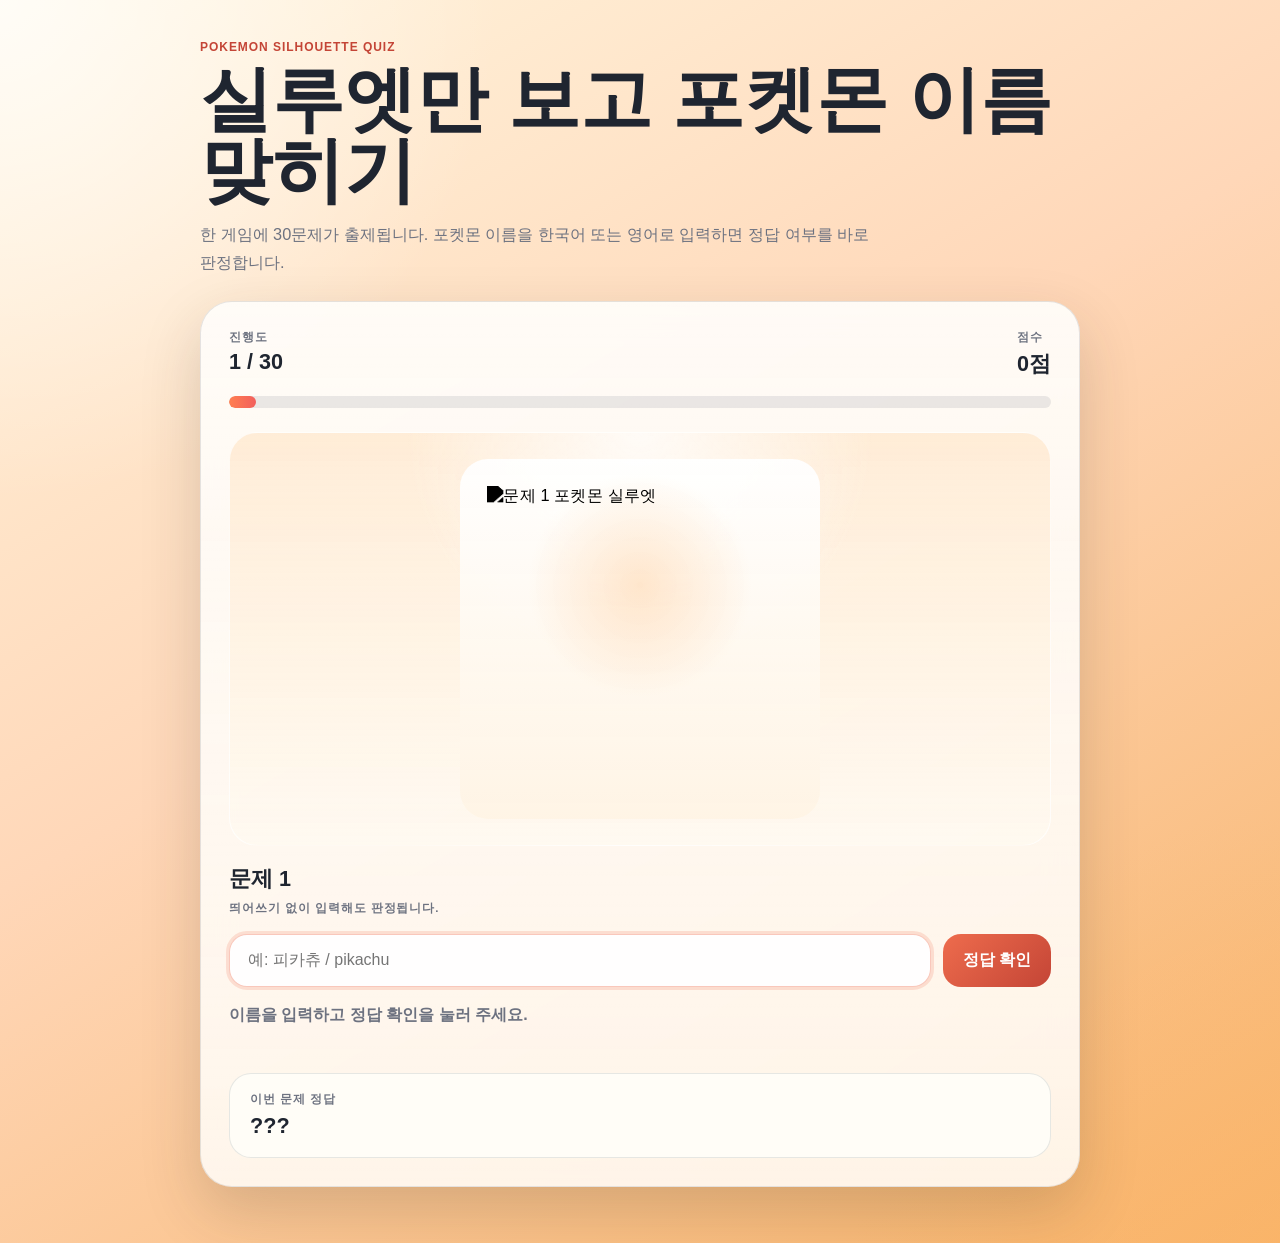
==== projects/pokemon-silhouette-quiz/index.html @ 79f0adb5 "포켓몬 맞추기 사이트와 포켓몬 도갑번호 작성시 포켓몬 알려주기 구현" ====
<!DOCTYPE html>
<html lang="ko">
<head>
  <meta charset="UTF-8" />
  <meta name="viewport" content="width=device-width, initial-scale=1.0" />
  <title>포켓몬 실루엣 퀴즈</title>
  <link rel="preconnect" href="https://raw.githubusercontent.com" />
  <link rel="stylesheet" href="style.css" />
</head>
<body>
  <main class="app">
    <section class="hero">
      <p class="eyebrow">POKEMON SILHOUETTE QUIZ</p>
      <h1>실루엣만 보고 포켓몬 이름 맞히기</h1>
      <p class="intro">
        한 게임에 30문제가 출제됩니다. 포켓몬 이름을 한국어 또는 영어로 입력하면 정답 여부를 바로 판정합니다.
      </p>
    </section>

    <section class="quiz-card" aria-live="polite">
      <div class="quiz-top">
        <div>
          <p class="label">진행도</p>
          <p id="progressText" class="value">1 / 30</p>
        </div>
        <div>
          <p class="label">점수</p>
          <p id="scoreText" class="value">0점</p>
        </div>
      </div>

      <div class="progress-track" aria-hidden="true">
        <div id="progressBar" class="progress-bar"></div>
      </div>

      <div class="silhouette-stage">
        <div class="image-shell">
          <img id="pokemonImage" class="pokemon-image is-silhouette" alt="포켓몬 실루엣" />
        </div>
      </div>

      <div class="question-meta">
        <p id="questionLabel" class="question-label">문제 1</p>
        <p class="hint">띄어쓰기 없이 입력해도 판정됩니다.</p>
      </div>

      <form id="answerForm" class="answer-form">
        <label class="sr-only" for="answerInput">포켓몬 이름 입력</label>
        <input
          id="answerInput"
          name="answer"
          type="text"
          autocomplete="off"
          placeholder="예: 피카츄 / pikachu"
          required
        />
        <button id="submitButton" type="submit">정답 확인</button>
      </form>

      <p id="feedbackMessage" class="feedback neutral">이름을 입력하고 정답 확인을 눌러 주세요.</p>

      <div class="answer-actions">
        <button id="nextButton" class="secondary-button is-hidden" type="button">다음 문제</button>
        <button id="restartButton" class="secondary-button is-hidden" type="button">다시 하기</button>
      </div>

      <section class="result-panel">
        <p class="label">이번 문제 정답</p>
        <p id="answerReveal" class="answer-reveal">???</p>
      </section>
    </section>
  </main>

  <script src="script.js"></script>
</body>
</html>
---- projects/pokemon-silhouette-quiz/style.css ----
:root {
  --bg: #f6efe2;
  --panel: rgba(255, 249, 240, 0.88);
  --panel-strong: #fffdf7;
  --ink: #1f2530;
  --muted: #6d7280;
  --line: rgba(44, 52, 66, 0.12);
  --accent: #ee6c4d;
  --accent-deep: #c44536;
  --accent-soft: rgba(238, 108, 77, 0.18);
  --correct: #2f855a;
  --wrong: #c53030;
  --shadow: 0 24px 60px rgba(51, 44, 34, 0.18);
}

* {
  box-sizing: border-box;
}

body {
  margin: 0;
  min-height: 100vh;
  font-family: "Pretendard", "Apple SD Gothic Neo", sans-serif;
  color: var(--ink);
  background:
    radial-gradient(circle at top left, rgba(255, 255, 255, 0.75), transparent 28%),
    radial-gradient(circle at bottom right, rgba(255, 184, 108, 0.35), transparent 24%),
    linear-gradient(150deg, #fff6df 0%, #ffd7b8 45%, #f7b267 100%);
}

.app {
  width: min(100%, 920px);
  margin: 0 auto;
  padding: 40px 20px 56px;
}

.hero {
  margin-bottom: 24px;
}

.eyebrow,
.label,
.hint {
  letter-spacing: 0.08em;
  text-transform: uppercase;
}

.eyebrow {
  margin: 0 0 10px;
  font-size: 12px;
  font-weight: 800;
  color: var(--accent-deep);
}

h1 {
  margin: 0;
  font-size: clamp(2.3rem, 6vw, 4.5rem);
  line-height: 0.98;
}

.intro {
  max-width: 680px;
  margin: 16px 0 0;
  font-size: 1.02rem;
  line-height: 1.7;
  color: var(--muted);
}

.quiz-card {
  padding: 28px;
  border: 1px solid var(--line);
  border-radius: 32px;
  background:
    linear-gradient(180deg, rgba(255, 255, 255, 0.56), rgba(255, 255, 255, 0.22)),
    var(--panel);
  box-shadow: var(--shadow);
  backdrop-filter: blur(16px);
}

.quiz-top {
  display: flex;
  justify-content: space-between;
  gap: 16px;
}

.label {
  margin: 0 0 4px;
  font-size: 0.72rem;
  font-weight: 800;
  color: var(--muted);
}

.value {
  margin: 0;
  font-size: 1.35rem;
  font-weight: 800;
}

.progress-track {
  width: 100%;
  height: 12px;
  margin-top: 18px;
  overflow: hidden;
  border-radius: 999px;
  background: rgba(80, 90, 108, 0.12);
}

.progress-bar {
  width: 3.333%;
  height: 100%;
  border-radius: inherit;
  background: linear-gradient(90deg, #ff7f51, #f25f5c);
  transition: width 0.25s ease;
}

.silhouette-stage {
  display: grid;
  place-items: center;
  margin-top: 24px;
  padding: 26px;
  border-radius: 28px;
  background:
    radial-gradient(circle at top, rgba(255, 255, 255, 0.8), transparent 40%),
    linear-gradient(180deg, rgba(255, 236, 214, 0.96), rgba(255, 250, 241, 0.7));
  border: 1px solid rgba(255, 255, 255, 0.7);
}

.image-shell {
  width: min(100%, 360px);
  aspect-ratio: 1;
  display: grid;
  place-items: center;
  border-radius: 28px;
  background:
    radial-gradient(circle at 50% 35%, rgba(255, 173, 96, 0.28), transparent 38%),
    linear-gradient(180deg, rgba(255, 255, 255, 0.92), rgba(255, 244, 228, 0.88));
}

.pokemon-image {
  width: min(88%, 300px);
  height: min(88%, 300px);
  object-fit: contain;
  user-select: none;
  transition: filter 0.25s ease, transform 0.25s ease, opacity 0.25s ease;
}

.pokemon-image.is-silhouette {
  filter: brightness(0) saturate(0);
  transform: scale(1.02);
}

.question-meta {
  margin-top: 18px;
}

.question-label {
  margin: 0 0 8px;
  font-size: 1.35rem;
  font-weight: 800;
}

.hint {
  margin: 0;
  font-size: 0.72rem;
  font-weight: 700;
  color: var(--muted);
}

.answer-form {
  display: grid;
  grid-template-columns: minmax(0, 1fr) auto;
  gap: 12px;
  margin-top: 18px;
}

input,
button {
  font: inherit;
  border-radius: 18px;
}

input {
  width: 100%;
  padding: 16px 18px;
  border: 1px solid var(--line);
  background: rgba(255, 255, 255, 0.92);
}

input:focus {
  outline: 3px solid var(--accent-soft);
  border-color: rgba(238, 108, 77, 0.38);
}

button {
  border: none;
  padding: 16px 20px;
  font-weight: 800;
  color: white;
  background: linear-gradient(135deg, var(--accent), var(--accent-deep));
  cursor: pointer;
}

button:hover {
  transform: translateY(-1px);
}

button:disabled {
  cursor: not-allowed;
  opacity: 0.65;
  transform: none;
}

.feedback {
  min-height: 28px;
  margin: 18px 0 0;
  font-size: 1rem;
  font-weight: 700;
}

.feedback.neutral {
  color: var(--muted);
}

.feedback.correct {
  color: var(--correct);
}

.feedback.wrong {
  color: var(--wrong);
}

.answer-actions {
  display: flex;
  gap: 12px;
  margin-top: 18px;
}

.secondary-button {
  background: linear-gradient(135deg, #354f52, #2f3e46);
}

.result-panel {
  margin-top: 22px;
  padding: 18px 20px;
  border-radius: 22px;
  background: var(--panel-strong);
  border: 1px solid rgba(53, 79, 82, 0.12);
}

.answer-reveal {
  margin: 6px 0 0;
  font-size: 1.35rem;
  font-weight: 800;
}

.is-hidden {
  display: none;
}

.sr-only {
  position: absolute;
  width: 1px;
  height: 1px;
  padding: 0;
  margin: -1px;
  overflow: hidden;
  clip: rect(0, 0, 0, 0);
  white-space: nowrap;
  border: 0;
}

@media (max-width: 700px) {
  .app {
    padding-inline: 14px;
  }

  .quiz-card {
    padding: 22px 18px;
  }

  .answer-form {
    grid-template-columns: 1fr;
  }

  .answer-actions {
    flex-direction: column;
  }

  .secondary-button,
  #submitButton {
    width: 100%;
  }
}
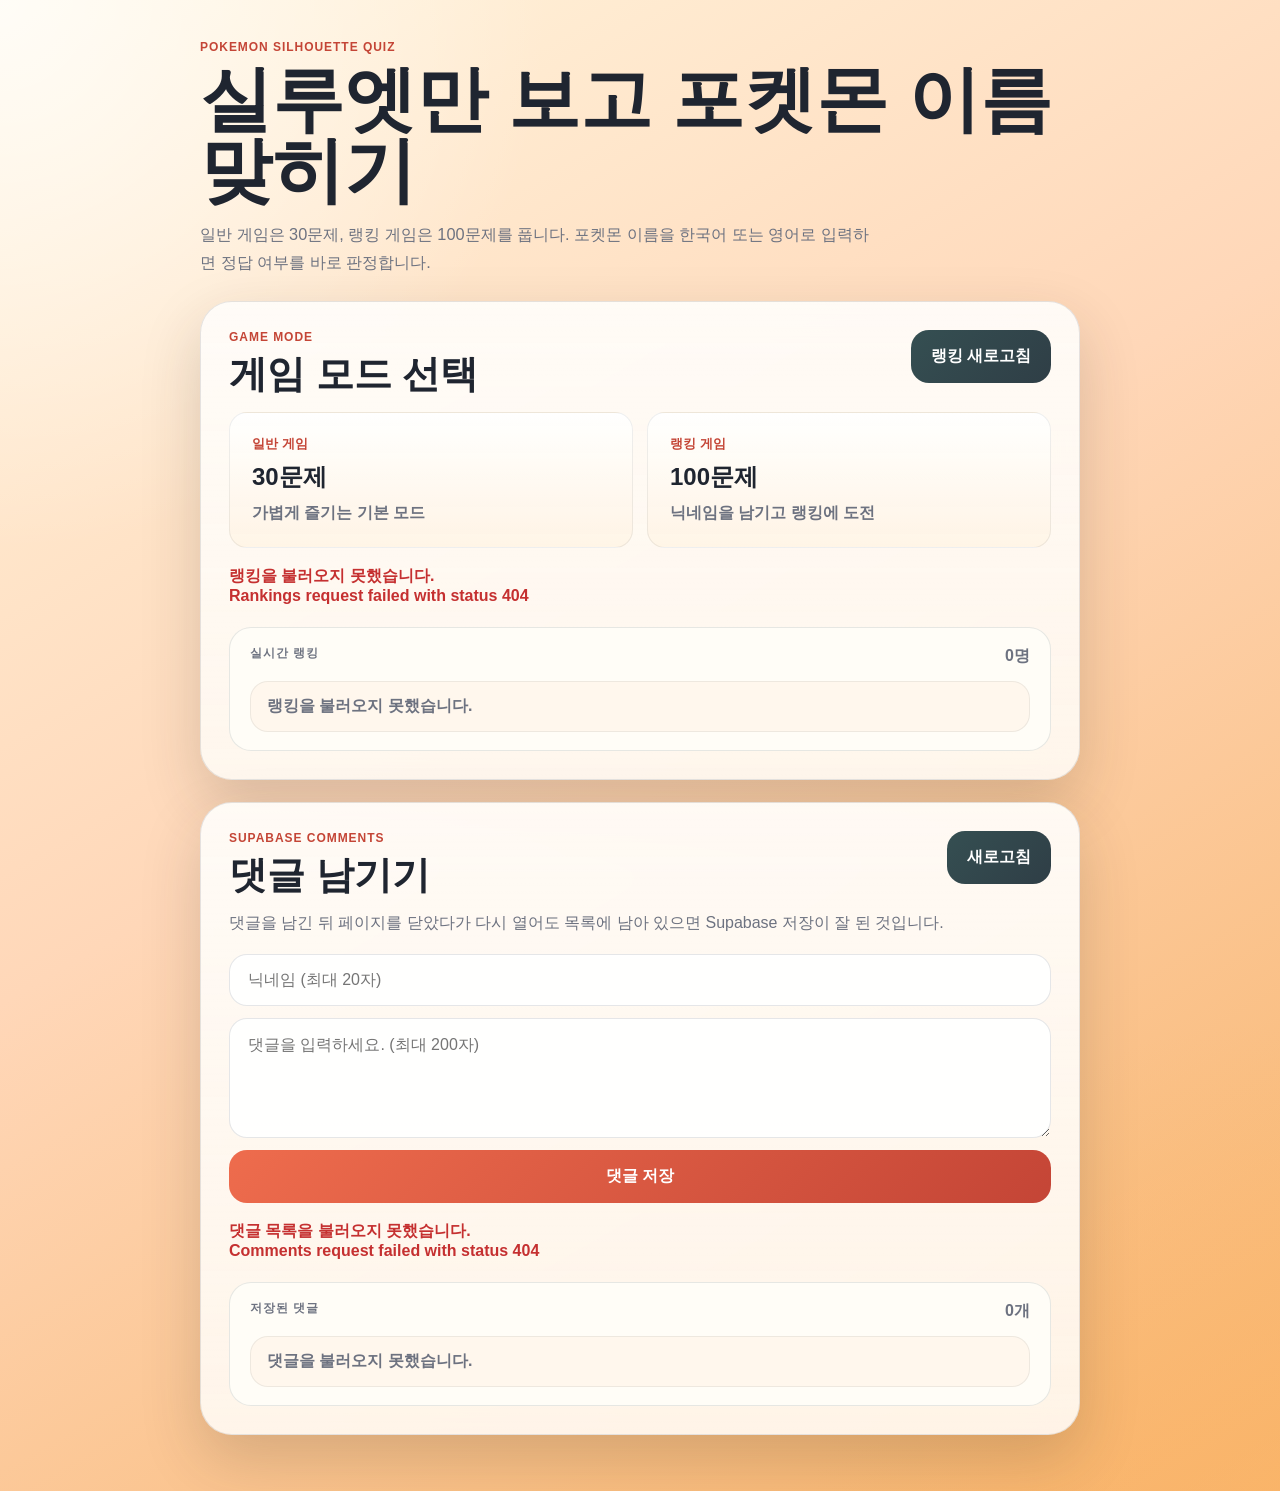
==== commit 42d6fcbc: "week5" ====
--- a/projects/pokemon-silhouette-quiz/index.html
+++ b/projects/pokemon-silhouette-quiz/index.html
@@ -13,60 +13,170 @@
       <p class="eyebrow">POKEMON SILHOUETTE QUIZ</p>
       <h1>실루엣만 보고 포켓몬 이름 맞히기</h1>
       <p class="intro">
-        한 게임에 30문제가 출제됩니다. 포켓몬 이름을 한국어 또는 영어로 입력하면 정답 여부를 바로 판정합니다.
+        일반 게임은 30문제, 랭킹 게임은 100문제를 풉니다.
+        포켓몬 이름을 한국어 또는 영어로 입력하면 정답 여부를 바로 판정합니다.
       </p>
     </section>
 
     <section class="quiz-card" aria-live="polite">
-      <div class="quiz-top">
+      <section id="startPanel" class="start-panel">
+        <div class="start-panel-head">
+          <div>
+            <p class="eyebrow">GAME MODE</p>
+            <h2 class="start-title">게임 모드 선택</h2>
+          </div>
+          <button id="refreshRankingsButton" class="secondary-button start-refresh-button" type="button">랭킹 새로고침</button>
+        </div>
+
+        <div class="mode-grid">
+          <button id="normalModeButton" class="mode-card" type="button">
+            <span class="mode-badge">일반 게임</span>
+            <strong>30문제</strong>
+            <span>가볍게 즐기는 기본 모드</span>
+          </button>
+          <button id="rankingModeButton" class="mode-card" type="button">
+            <span class="mode-badge">랭킹 게임</span>
+            <strong>100문제</strong>
+            <span>닉네임을 남기고 랭킹에 도전</span>
+          </button>
+        </div>
+
+        <form id="rankingEntryForm" class="ranking-entry-form is-hidden">
+          <label class="sr-only" for="rankingNicknameInput">랭킹 닉네임</label>
+          <input
+            id="rankingNicknameInput"
+            name="rankingNickname"
+            type="text"
+            maxlength="20"
+            autocomplete="nickname"
+            placeholder="랭킹 닉네임 입력 (최대 20자)"
+          />
+          <button id="rankingStartButton" type="submit">랭킹 게임 시작</button>
+        </form>
+
+        <p id="startFeedbackMessage" class="feedback neutral">
+          원하는 모드를 선택해 게임을 시작하세요.
+        </p>
+
+        <section class="ranking-panel">
+          <div class="ranking-panel-top">
+            <p class="label">실시간 랭킹</p>
+            <p id="rankingCountText" class="ranking-count">0명</p>
+          </div>
+          <ol id="rankingList" class="ranking-list">
+            <li class="ranking-empty">랭킹을 불러오는 중입니다.</li>
+          </ol>
+        </section>
+      </section>
+
+      <section id="gamePanel" class="game-panel is-hidden">
+        <div class="quiz-top">
+          <div>
+            <p class="label">진행도</p>
+            <p id="progressText" class="value">1 / 30</p>
+          </div>
+          <div>
+            <p class="label">점수</p>
+            <p id="scoreText" class="value">0점</p>
+          </div>
+          <div>
+            <p class="label">모드</p>
+            <p id="modeText" class="value mode-text">일반 게임</p>
+          </div>
+        </div>
+
+        <div class="progress-track" aria-hidden="true">
+          <div id="progressBar" class="progress-bar"></div>
+        </div>
+
+        <div class="silhouette-stage">
+          <div class="image-shell">
+            <img id="pokemonImage" class="pokemon-image is-silhouette" alt="포켓몬 실루엣" />
+          </div>
+        </div>
+
+        <div class="question-meta">
+          <p id="questionLabel" class="question-label">문제 1</p>
+          <p id="modeHintText" class="hint">띄어쓰기 없이 입력해도 판정됩니다.</p>
+        </div>
+
+        <form id="answerForm" class="answer-form">
+          <label class="sr-only" for="answerInput">포켓몬 이름 입력</label>
+          <input
+            id="answerInput"
+            name="answer"
+            type="text"
+            autocomplete="off"
+            placeholder="예: 피카츄 / pikachu"
+            required
+          />
+          <button id="submitButton" type="submit">정답 확인</button>
+        </form>
+
+        <p id="feedbackMessage" class="feedback neutral">
+          이름을 입력하고 정답 확인을 눌러 주세요.
+        </p>
+
+        <div class="answer-actions">
+          <button id="nextButton" class="secondary-button is-hidden" type="button">다음 문제</button>
+          <button id="restartButton" class="secondary-button is-hidden" type="button">처음으로</button>
+        </div>
+
+        <section class="result-panel">
+          <p class="label">이번 문제 정답</p>
+          <p id="answerReveal" class="answer-reveal">???</p>
+        </section>
+      </section>
+    </section>
+
+    <section class="comment-card" aria-labelledby="commentTitle">
+      <div class="comment-head">
         <div>
-          <p class="label">진행도</p>
-          <p id="progressText" class="value">1 / 30</p>
+          <p class="eyebrow">SUPABASE COMMENTS</p>
+          <h2 id="commentTitle" class="comment-title">댓글 남기기</h2>
         </div>
-        <div>
-          <p class="label">점수</p>
-          <p id="scoreText" class="value">0점</p>
-        </div>
+        <button id="refreshCommentsButton" class="secondary-button comment-refresh-button" type="button">새로고침</button>
       </div>
 
-      <div class="progress-track" aria-hidden="true">
-        <div id="progressBar" class="progress-bar"></div>
-      </div>
+      <p class="comment-intro">
+        댓글을 남긴 뒤 페이지를 닫았다가 다시 열어도 목록에 남아 있으면 Supabase 저장이 잘 된 것입니다.
+      </p>
 
-      <div class="silhouette-stage">
-        <div class="image-shell">
-          <img id="pokemonImage" class="pokemon-image is-silhouette" alt="포켓몬 실루엣" />
-        </div>
-      </div>
-
-      <div class="question-meta">
-        <p id="questionLabel" class="question-label">문제 1</p>
-        <p class="hint">띄어쓰기 없이 입력해도 판정됩니다.</p>
-      </div>
-
-      <form id="answerForm" class="answer-form">
-        <label class="sr-only" for="answerInput">포켓몬 이름 입력</label>
+      <form id="commentForm" class="comment-form">
+        <label class="sr-only" for="nicknameInput">닉네임</label>
         <input
-          id="answerInput"
-          name="answer"
+          id="nicknameInput"
+          name="nickname"
           type="text"
-          autocomplete="off"
-          placeholder="예: 피카츄 / pikachu"
+          maxlength="20"
+          autocomplete="nickname"
+          placeholder="닉네임 (최대 20자)"
           required
         />
-        <button id="submitButton" type="submit">정답 확인</button>
+        <label class="sr-only" for="commentInput">댓글</label>
+        <textarea
+          id="commentInput"
+          name="comment"
+          rows="4"
+          maxlength="200"
+          placeholder="댓글을 입력하세요. (최대 200자)"
+          required
+        ></textarea>
+        <button id="commentSubmitButton" type="submit">댓글 저장</button>
       </form>
 
-      <p id="feedbackMessage" class="feedback neutral">이름을 입력하고 정답 확인을 눌러 주세요.</p>
+      <p id="commentFeedbackMessage" class="feedback neutral">
+        댓글을 저장하면 바로 아래 목록에서 확인할 수 있습니다.
+      </p>
 
-      <div class="answer-actions">
-        <button id="nextButton" class="secondary-button is-hidden" type="button">다음 문제</button>
-        <button id="restartButton" class="secondary-button is-hidden" type="button">다시 하기</button>
-      </div>
-
-      <section class="result-panel">
-        <p class="label">이번 문제 정답</p>
-        <p id="answerReveal" class="answer-reveal">???</p>
+      <section class="comment-list-panel">
+        <div class="comment-list-top">
+          <p class="label">저장된 댓글</p>
+          <p id="commentCountText" class="comment-count">0개</p>
+        </div>
+        <ul id="commentList" class="comment-list">
+          <li class="comment-empty">댓글을 불러오는 중입니다.</li>
+        </ul>
       </section>
     </section>
   </main>
--- a/projects/pokemon-silhouette-quiz/style.css
+++ b/projects/pokemon-silhouette-quiz/style.css
@@ -66,7 +66,8 @@
   color: var(--muted);
 }
 
-.quiz-card {
+.quiz-card,
+.comment-card {
   padding: 28px;
   border: 1px solid var(--line);
   border-radius: 32px;
@@ -77,7 +78,13 @@
   backdrop-filter: blur(16px);
 }
 
-.quiz-top {
+.comment-card {
+  margin-top: 22px;
+}
+
+.quiz-top,
+.ranking-panel-top,
+.comment-list-top {
   display: flex;
   justify-content: space-between;
   gap: 16px;
@@ -94,6 +101,159 @@
   margin: 0;
   font-size: 1.35rem;
   font-weight: 800;
+}
+
+.mode-text {
+  font-size: 1.05rem;
+}
+
+.start-panel-head,
+.comment-head {
+  display: flex;
+  justify-content: space-between;
+  align-items: start;
+  gap: 16px;
+}
+
+.start-title,
+.comment-title {
+  margin: 0;
+  font-size: clamp(1.6rem, 4vw, 2.4rem);
+  line-height: 1.05;
+}
+
+.start-refresh-button,
+.comment-refresh-button {
+  flex-shrink: 0;
+}
+
+.mode-grid {
+  display: grid;
+  grid-template-columns: repeat(2, minmax(0, 1fr));
+  gap: 14px;
+  margin-top: 18px;
+}
+
+.mode-card {
+  display: grid;
+  gap: 8px;
+  padding: 22px;
+  text-align: left;
+  color: var(--ink);
+  background:
+    linear-gradient(180deg, rgba(255, 255, 255, 0.92), rgba(255, 244, 228, 0.9));
+  border: 1px solid rgba(44, 52, 66, 0.08);
+}
+
+.mode-card strong {
+  font-size: 1.5rem;
+}
+
+.mode-card span:last-child {
+  color: var(--muted);
+  line-height: 1.5;
+}
+
+.mode-badge {
+  font-size: 0.82rem;
+  font-weight: 800;
+  color: var(--accent-deep);
+}
+
+.ranking-entry-form,
+.comment-form {
+  display: grid;
+  gap: 12px;
+  margin-top: 18px;
+}
+
+.ranking-panel,
+.result-panel,
+.comment-list-panel {
+  margin-top: 22px;
+  padding: 18px 20px;
+  border-radius: 22px;
+  background: var(--panel-strong);
+  border: 1px solid rgba(53, 79, 82, 0.12);
+}
+
+.ranking-count,
+.comment-count {
+  margin: 0;
+  color: var(--muted);
+  font-weight: 700;
+}
+
+.ranking-list,
+.comment-list {
+  margin: 14px 0 0;
+  padding: 0;
+  list-style: none;
+  display: grid;
+  gap: 12px;
+}
+
+.ranking-item,
+.ranking-empty,
+.comment-item,
+.comment-empty {
+  padding: 14px 16px;
+  border-radius: 18px;
+  background: rgba(255, 247, 236, 0.9);
+  border: 1px solid rgba(44, 52, 66, 0.08);
+}
+
+.ranking-empty,
+.comment-empty {
+  color: var(--muted);
+  font-weight: 700;
+}
+
+.ranking-item {
+  display: flex;
+  justify-content: space-between;
+  gap: 12px;
+  align-items: baseline;
+}
+
+.ranking-left {
+  display: flex;
+  gap: 10px;
+  align-items: baseline;
+}
+
+.ranking-rank {
+  font-weight: 800;
+  color: var(--accent-deep);
+}
+
+.ranking-name {
+  font-weight: 800;
+}
+
+.ranking-meta,
+.comment-date {
+  color: var(--muted);
+  font-size: 0.88rem;
+}
+
+.comment-item-header {
+  display: flex;
+  justify-content: space-between;
+  gap: 12px;
+  align-items: baseline;
+}
+
+.comment-author {
+  margin: 0;
+  font-weight: 800;
+}
+
+.comment-body {
+  margin: 8px 0 0;
+  line-height: 1.6;
+  white-space: pre-wrap;
+  word-break: break-word;
 }
 
 .progress-track {
@@ -174,19 +334,27 @@
 }
 
 input,
-button {
+button,
+textarea {
   font: inherit;
   border-radius: 18px;
 }
 
-input {
+input,
+textarea {
   width: 100%;
   padding: 16px 18px;
   border: 1px solid var(--line);
   background: rgba(255, 255, 255, 0.92);
 }
 
-input:focus {
+textarea {
+  resize: vertical;
+  min-height: 120px;
+}
+
+input:focus,
+textarea:focus {
   outline: 3px solid var(--accent-soft);
   border-color: rgba(238, 108, 77, 0.38);
 }
@@ -215,6 +383,7 @@
   margin: 18px 0 0;
   font-size: 1rem;
   font-weight: 700;
+  white-space: pre-wrap;
 }
 
 .feedback.neutral {
@@ -239,12 +408,10 @@
   background: linear-gradient(135deg, #354f52, #2f3e46);
 }
 
-.result-panel {
-  margin-top: 22px;
-  padding: 18px 20px;
-  border-radius: 22px;
-  background: var(--panel-strong);
-  border: 1px solid rgba(53, 79, 82, 0.12);
+.comment-intro {
+  margin: 14px 0 0;
+  color: var(--muted);
+  line-height: 1.7;
 }
 
 .answer-reveal {
@@ -274,20 +441,33 @@
     padding-inline: 14px;
   }
 
-  .quiz-card {
+  .quiz-card,
+  .comment-card {
     padding: 22px 18px;
   }
 
+  .mode-grid,
   .answer-form {
     grid-template-columns: 1fr;
   }
 
-  .answer-actions {
+  .quiz-top,
+  .answer-actions,
+  .start-panel-head,
+  .comment-head,
+  .ranking-panel-top,
+  .comment-list-top,
+  .ranking-item,
+  .comment-item-header {
     flex-direction: column;
+    align-items: stretch;
   }
 
   .secondary-button,
-  #submitButton {
+  #submitButton,
+  .mode-card,
+  #rankingStartButton,
+  #commentSubmitButton {
     width: 100%;
   }
 }
